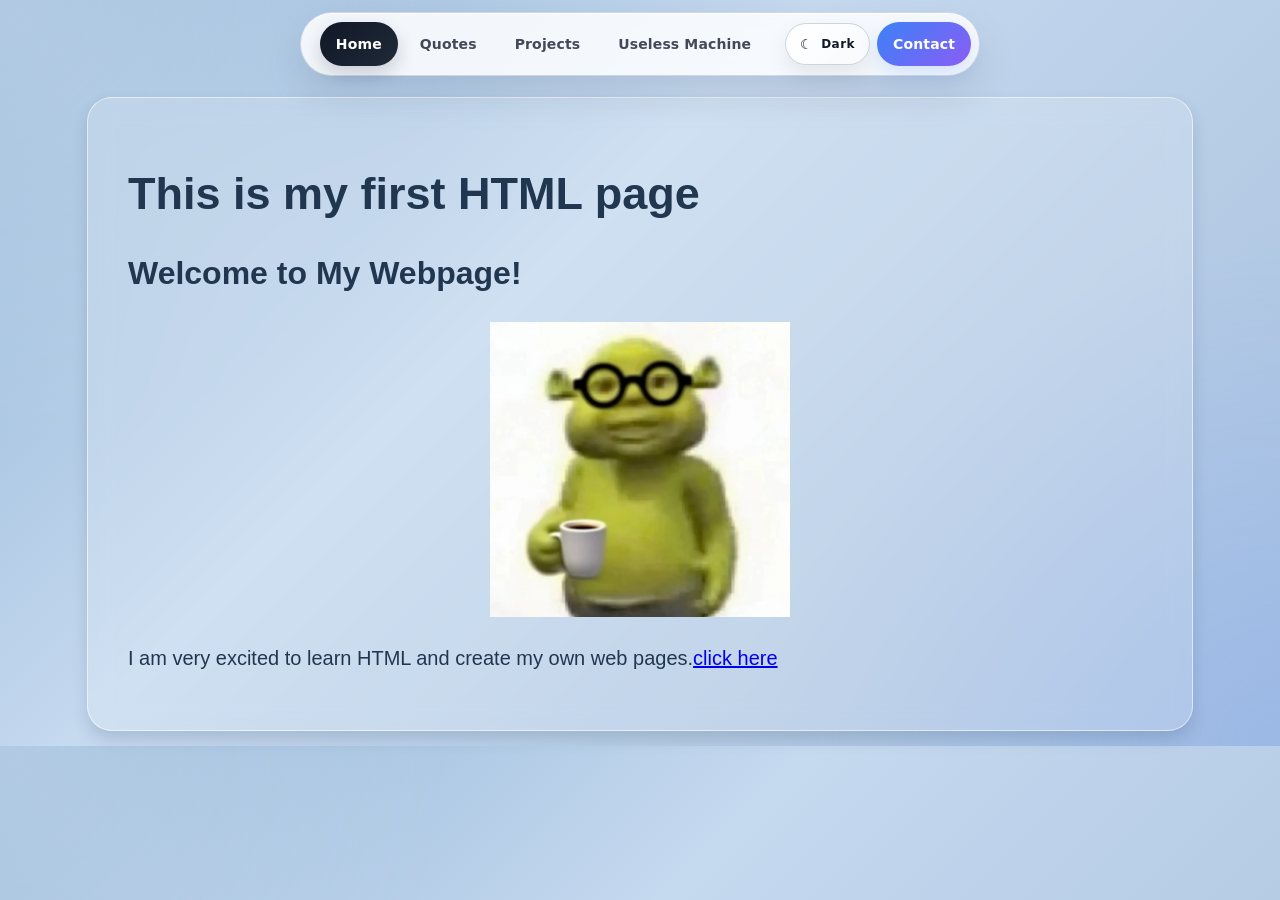
==== index.html @ 30cb15e8 "change the index_resurrection.html to index.html" ====
<!DOCTYPE html>
<html lang="en">
<head>
    <meta charset="UTF-8">
    <meta name="viewport" content="width=device-width, initial-scale=1.0">
    <title>My First HTML Page</title>
    <link rel="icon"  href="favicon-32x32.png" type="image/x-icon">
    <link rel="stylesheet" href="styles.css">
    <script src="site-nav.js" defer></script>
</head>

<body>
    <main>
        <h1>This is my first HTML page</h1>
        <h2>Welcome to My Webpage!</h2>
        <a href="https://learn.hibiuh.edu.cn/login/ldap" target="_blank"> 
            <img src="shlirk.png" width="300px" alt="Cartoon character holding a cup">
        </a>

        <p>I am very excited to learn HTML and create my own web pages.<a href = "quotes.html" target="_blank">click here</a></p>
    </main>
</body>
</html>
---- styles.css ----
body {
    margin: 0;
    padding: 0;
    --page-text: #20374f;
    --page-muted: #385b76;
    --page-panel: rgba(255, 255, 255, 0.18);
    --page-card: linear-gradient(135deg, rgba(255,255,255,0.30), rgba(255,255,255,0.11));
    --page-border: rgba(255, 255, 255, 0.58);
    --page-shadow: rgba(45, 73, 96, 0.18);
    color: var(--page-text);
    background:
        radial-gradient(circle at top left, rgba(255,255,255,0.28), transparent 30%),
        radial-gradient(circle at bottom right, rgba(122,165,255,0.28), transparent 35%),
        linear-gradient(135deg, #94b6d8 0%, #c5d9ef 40%, #a7bfdc 100%);
    font-family: Arial, sans-serif;
    transition: background 0.45s ease, color 0.35s ease;
}

body.dark-mode {
    --page-text: #eef5ff;
    --page-muted: #c3d2e5;
    --page-panel: rgba(255, 255, 255, 0.07);
    --page-card: linear-gradient(145deg, rgba(255,255,255,0.11), rgba(255,255,255,0.035));
    --page-border: rgba(255, 255, 255, 0.16);
    --page-shadow: rgba(0, 0, 0, 0.34);
    background:
        radial-gradient(circle at top left, rgba(90,126,176,0.18), transparent 32%),
        radial-gradient(circle at bottom right, rgba(45,77,123,0.24), transparent 38%),
        linear-gradient(135deg, #0d1626 0%, #17243a 48%, #243750 100%);
}

main {
    width: 80%;

    /* 上下 15px，左右自动居中 */
    margin: 15px auto;

    padding: 40px;

    /* 里面所有内容居中 */

    background: var(--page-panel);

    /* 边框 */
    border: 1px solid var(--page-border);

    /* 圆角 */
    border-radius: 25px;

    /* 阴影 */
    box-shadow: 0 8px 15px var(--page-shadow);
    backdrop-filter: blur(12px);
}

h1 {
    color: var(--page-text);
    font-size: 45px;
    margin-bottom: 35px;
}

h2 {
    color: var(--page-text);
    font-size: 32px;
    margin-bottom: 30px;
}

img {
    display: block;

    /* 图片居中 */
    margin: 0 auto;

    object-fit: cover;
}

p {
    color: var(--page-text);
    font-size: 20px;
    margin-top: 30px;
}

dt {
    font-weight: bold;
    color: var(--page-text);
    margin-top: 10px;
}
dd{
    margin-left: 8px;
    color: var(--page-muted);
}

/* Project page */
.project-page {
    min-height: 100vh;
    color: var(--page-text);
    background:
        radial-gradient(circle at top left, rgba(255,255,255,0.28), transparent 30%),
        radial-gradient(circle at bottom right, rgba(122,165,255,0.28), transparent 35%),
        linear-gradient(135deg, #94b6d8 0%, #c5d9ef 40%, #a7bfdc 100%);
    font-family: Georgia, 'Times New Roman', serif;
}

.project-page.dark-mode {
    color: var(--page-text);
    background:
        radial-gradient(circle at top left, rgba(90,126,176,0.18), transparent 32%),
        radial-gradient(circle at bottom right, rgba(45,77,123,0.24), transparent 38%),
        linear-gradient(135deg, #0d1626 0%, #17243a 48%, #243750 100%);
}

.project-header {
    width: min(1120px, calc(100% - 48px));
    margin: 0 auto;
    padding: 28px 0;
    display: flex;
    align-items: center;
    justify-content: space-between;
    gap: 20px;
}

.project-brand {
    color: #102b46;
    font-family: Arial, sans-serif;
    font-size: 21px;
    font-weight: 800;
    letter-spacing: 0.08em;
    text-decoration: none;
}

.project-brand span { color: #d36b4b; }

.project-back {
    color: #244b69;
    font-family: Arial, sans-serif;
    font-size: 13px;
    font-weight: 700;
    letter-spacing: 0.04em;
    text-decoration: none;
}

.project-back:hover,
.project-link:hover { color: #d36b4b; }

.project-page main {
    width: min(1120px, calc(100% - 48px));
    margin: 0 auto;
    padding: 48px 0 72px;
    background: transparent;
    border: 0;
    border-radius: 0;
    box-shadow: none;
}

.project-intro { max-width: 700px; margin-bottom: 42px; }

.project-kicker,
.project-label {
    color: #d36b4b;
    font-family: Arial, sans-serif;
    font-size: 12px;
    font-weight: 800;
    letter-spacing: 0.16em;
    text-transform: uppercase;
}

.project-kicker { margin: 0 0 14px; }

.project-page h1 {
    max-width: 680px;
    margin: 0;
    color: #102b46;
    font-size: clamp(42px, 7vw, 78px);
    line-height: 0.98;
    letter-spacing: -0.03em;
}

.project-lead {
    max-width: 540px;
    margin: 24px 0 0;
    color: #385b76;
    font-size: 20px;
    line-height: 1.55;
}

.project-grid {
    display: grid;
    grid-template-columns: repeat(2, minmax(0, 1fr));
    gap: 22px;
}

.project-card {
    min-height: 290px;
    padding: 30px;
    display: flex;
    flex-direction: column;
    border: 1px solid rgba(255, 255, 255, 0.65);
    border-radius: 18px;
    box-shadow: 0 16px 32px rgba(38, 74, 105, 0.13);
    transition: transform 220ms ease, box-shadow 220ms ease;
}

.project-card:hover {
    transform: translateY(-6px);
    box-shadow: 0 22px 38px rgba(38, 74, 105, 0.2);
}

.project-card-sky,
.project-card-orbit,
.project-card-play,
.project-card-city { background: var(--page-card); }

.project-card-top {
    display: flex;
    align-items: center;
    justify-content: space-between;
    gap: 16px;
}

.project-number {
    color: rgba(16, 43, 70, 0.45);
    font-family: Arial, sans-serif;
    font-size: 14px;
    font-weight: 800;
}

.project-card h2 {
    margin: 54px 0 12px;
    color: #102b46;
    font-size: clamp(25px, 3vw, 34px);
    line-height: 1.08;
}

.project-card p {
    max-width: 430px;
    margin: 0;
    color: #385b76;
    font-family: Arial, sans-serif;
    font-size: 15px;
    line-height: 1.65;
}

.project-link {
    margin-top: auto;
    padding-top: 26px;
    color: #102b46;
    font-family: Arial, sans-serif;
    font-size: 13px;
    font-weight: 800;
    letter-spacing: 0.03em;
    text-decoration: none;
}

.project-link span { margin-left: 8px; font-size: 18px; }

.project-footer {
    padding: 0 24px 32px;
    color: rgba(16, 43, 70, 0.65);
    font-family: Arial, sans-serif;
    font-size: 12px;
    letter-spacing: 0.1em;
    text-align: center;
    text-transform: uppercase;
}

body.dark-mode.project-page .project-brand,
body.dark-mode.project-page .project-back,
body.dark-mode.project-page h1,
body.dark-mode.project-page .project-card h2,
body.dark-mode.project-page .project-link {
    color: var(--page-text);
}

body.dark-mode.project-page .project-lead,
body.dark-mode.project-page .project-card p,
body.dark-mode.project-page .project-footer {
    color: var(--page-muted);
}

body.dark-mode.project-page .project-number {
    color: rgba(238, 245, 255, 0.55);
}

body.dark-mode.project-page .project-card {
    background: linear-gradient(145deg, rgba(255,255,255,0.11), rgba(255,255,255,0.035));
    border-color: rgba(255,255,255,0.16);
    box-shadow: 0 16px 32px rgba(0,0,0,0.2);
}

@media (max-width: 640px) {
    .project-header,
    .project-page main { width: min(100% - 32px, 1120px); }

    .project-header { padding: 22px 0; }
    .project-page main { padding: 34px 0 52px; }
    .project-grid { grid-template-columns: 1fr; gap: 16px; }
    .project-card { min-height: 255px; padding: 24px; }
    .project-card h2 { margin-top: 42px; }
}
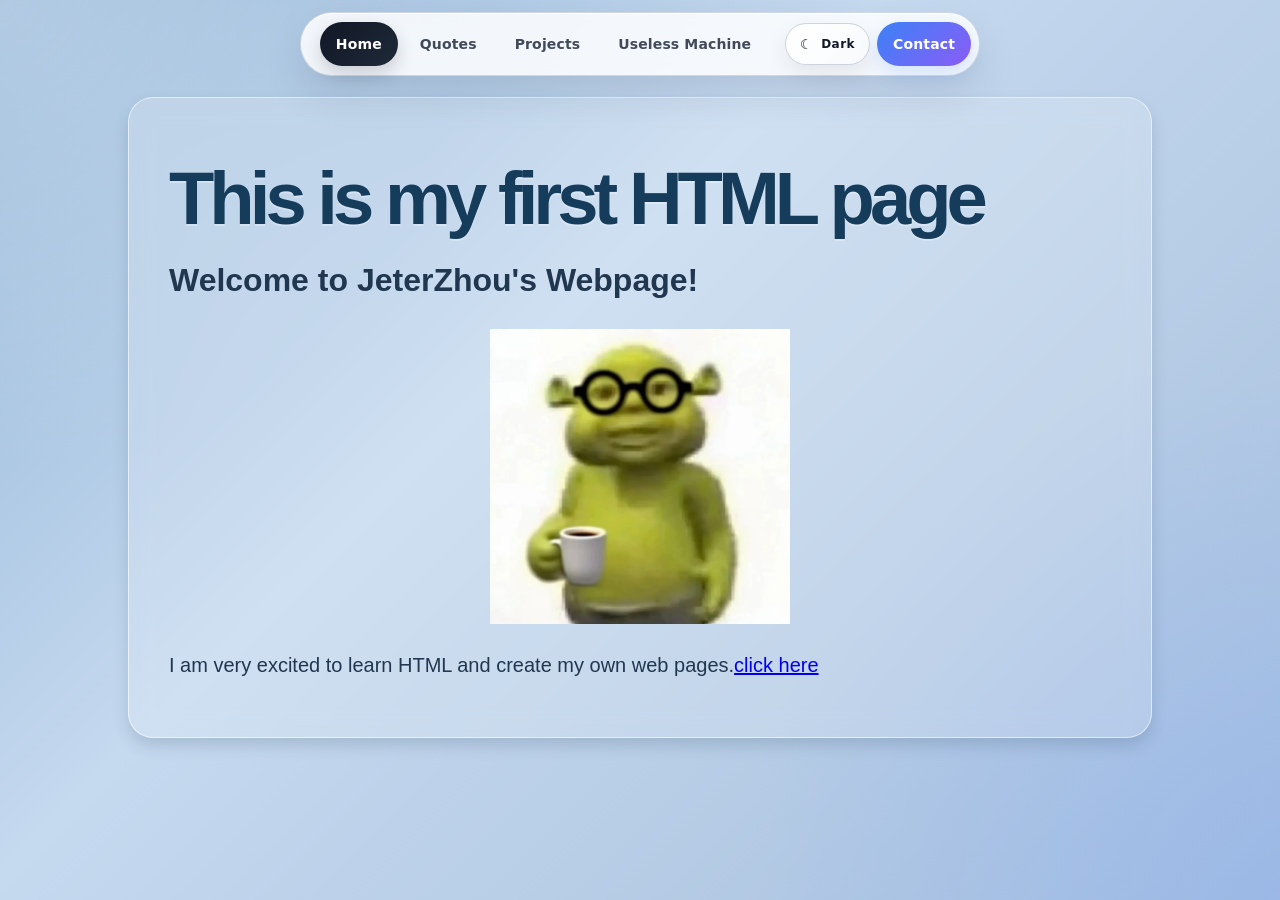
==== commit 37553de9: "add the machine page, change the favicon and clean the use-less images in folder" ====
--- a/index.html
+++ b/index.html
@@ -4,7 +4,7 @@
     <meta charset="UTF-8">
     <meta name="viewport" content="width=device-width, initial-scale=1.0">
     <title>My First HTML Page</title>
-    <link rel="icon"  href="favicon-32x32.png" type="image/x-icon">
+    <link rel="icon"  href="favicon_32x32.jpg" type="image/x-icon">
     <link rel="stylesheet" href="styles.css">
     <script src="site-nav.js" defer></script>
 </head>
@@ -12,7 +12,7 @@
 <body>
     <main>
         <h1>This is my first HTML page</h1>
-        <h2>Welcome to My Webpage!</h2>
+        <h2>Welcome to JeterZhou's Webpage!</h2>
         <a href="https://learn.hibiuh.edu.cn/login/ldap" target="_blank"> 
             <img src="shlirk.png" width="300px" alt="Cartoon character holding a cup">
         </a>
--- a/styles.css
+++ b/styles.css
@@ -297,6 +297,141 @@
     .project-card h2 { margin-top: 42px; }
 }
 
-
-
-
+/* Useless Window animation and component styles */
+:root{--ink:#153952;--navy:#123b5c;--muted:#56778c;--blue:#1777b3;--white:#fff;--frame:#f9f5e8;--frame-shadow:#a2a99f;--orange:#ffcc57}
+*{box-sizing:border-box}html,body{margin:0;min-height:100%;font-family:"Trebuchet MS","Segoe UI","Microsoft YaHei",sans-serif;color:var(--ink)}
+body{overflow-x:hidden;background:#88c5ec}button{font:inherit}button:focus-visible,.pane:focus-visible{outline:3px solid #ffb83d;outline-offset:4px}
+.world{position:relative;min-height:100svh;isolation:isolate;overflow:hidden;background:#86c5ec}
+.landscape{position:absolute;inset:0;width:100%;height:100%;z-index:-3;pointer-events:none}
+.world:before{content:"";position:absolute;inset:0;pointer-events:none;z-index:-1;background:linear-gradient(90deg,rgba(219,242,251,.42) 0%,rgba(232,247,254,.1) 42%,transparent 100%)}
+.noise{position:absolute;inset:0;pointer-events:none;opacity:.12;z-index:6;background-image:url("data:image/svg+xml,%3Csvg viewBox='0 0 180 180' xmlns='http://www.w3.org/2000/svg'%3E%3Cfilter id='n'%3E%3CfeTurbulence type='fractalNoise' baseFrequency='.8' numOctaves='3' stitchTiles='stitch'/%3E%3C/filter%3E%3Crect width='100%25' height='100%25' filter='url(%23n)' opacity='.16'/%3E%3C/svg%3E");mix-blend-mode:multiply}
+.topbar{position:relative;z-index:8;padding:28px clamp(24px,5vw,76px);display:flex;align-items:center;justify-content:space-between;gap:18px}
+.brand{display:flex;align-items:center;gap:12px;font-size:12px;font-weight:900;letter-spacing:.16em;color:#234e6e}
+.brand-mark{width:36px;height:36px;border-radius:9px;background:#fff9e9;box-shadow:0 2px 0 #b6c8bb,0 7px 18px #3f7f9c26;display:grid;grid-template-columns:1fr 1fr;grid-template-rows:1fr 1fr;gap:3px;padding:8px;transform:rotate(-7deg)}.brand-mark i{display:block;border-radius:1px;background:#72b4d6}.brand-mark i:nth-child(3){background:#ffc15b}
+.top-right{display:flex;align-items:center;gap:10px;font-size:11px;font-weight:800;letter-spacing:.14em}.online{display:inline-flex;align-items:center;gap:8px;background:#effbffb8;border:1px solid #ffffffb8;border-radius:100px;padding:10px 14px;box-shadow:0 6px 22px #19557d12}.online-dot,.status-dot{display:inline-block;flex:none;width:7px;height:7px;border-radius:50%;background:#30b97d;box-shadow:0 0 0 4px #30b97d24;animation:dotPulse 2.2s ease-in-out infinite}
+.version{border-radius:100px;border:1px solid #ffffffa0;padding:9px 12px;color:#397196}
+.main{position:relative;z-index:2;max-width:1510px;min-height:calc(100svh - 172px);margin:0 auto;padding:10px clamp(24px,5vw,76px) 82px;display:grid;grid-template-columns:minmax(285px,.76fr) minmax(495px,1.45fr);gap:clamp(24px,5vw,86px);align-items:center}
+.story{position:relative;z-index:5;max-width:450px;margin-top:-12px}.eyebrow{display:flex;align-items:center;gap:10px;font-size:11px;letter-spacing:.23em;font-weight:900;color:#285d80;text-transform:uppercase}.eyebrow:before{content:"";width:27px;height:2px;background:#f9b23d;border-radius:5px}
+h1{font-size:clamp(53px,5.8vw,89px);line-height:.99;letter-spacing:-.067em;margin:24px 0 21px;font-weight:900;color:#163c5c;text-shadow:0 2px 0 #ffffff4a}h1 em{display:block;font-style:normal;color:#fff9e8;text-shadow:0 3px 0 #28628a,0 8px 30px #225b7d48;letter-spacing:-.06em}
+.description{font-size:15px;line-height:1.95;color:#2a607f;max-width:335px;margin:0 0 25px;font-weight:600}.description strong{color:#173d5d}
+.howto{display:flex;align-items:center;flex-wrap:wrap;gap:7px;margin-bottom:31px}.step{font-size:10px;font-weight:900;letter-spacing:.04em;color:#2c607e;background:#f3fcffb9;border:1px solid #fff;border-radius:20px;padding:8px 10px;white-space:nowrap}.step .step-icon{margin-right:5px;font-size:13px}.arrow{color:#347ca2;font-size:16px}
+.control-card{padding:19px 19px 17px;background:linear-gradient(140deg,#fffcf1f2,#f4fbffdc);border:1px solid #fff9;box-shadow:0 14px 55px #1f59812a,0 2px 2px #ffffff9c inset;border-radius:16px;max-width:385px;backdrop-filter:blur(12px)}
+.monitor-title{font-size:10px;letter-spacing:.15em;font-weight:900;color:#6d8aa0;display:flex;justify-content:space-between;align-items:center;gap:6px}.monitor-title b{color:#92abb8;font-size:9px}.live-status{display:flex;align-items:flex-start;gap:11px;margin:15px 0 12px}.status-dot{margin-top:7px}.live-status strong{display:block;font-size:15px;letter-spacing:-.025em;line-height:1.3}.live-status small{display:block;margin-top:4px;color:#8196a3;font-size:11px;line-height:1.4}.stats{display:grid;grid-template-columns:repeat(3,1fr);border-top:1px solid #b7cad34d;border-bottom:1px solid #b7cad34d;margin:15px 0 17px;padding:15px 0 13px}.stat{padding-left:12px;border-left:1px solid #c0d1d969}.stat:first-child{padding:0;border:0}.stat b{display:block;font-size:27px;line-height:1;font-weight:900;letter-spacing:-.06em;color:#22587b;font-variant-numeric:tabular-nums}.stat span{display:block;margin-top:6px;color:#718e9f;font-size:10px;font-weight:800;letter-spacing:.03em}
+.actions{display:flex;gap:9px}.control-btn{cursor:pointer;display:flex;align-items:center;justify-content:center;gap:7px;min-height:39px;border-radius:9px;padding:9px 14px;font-weight:800;font-size:12px;transition:transform .16s,background .16s,box-shadow .16s}.control-btn:active{transform:translateY(2px)}.control-btn.primary{background:#155b8b;color:white;border:1px solid #155b8b;box-shadow:0 3px 0 #0b4065}.control-btn.primary:hover{background:#1b74a7}.control-btn.ghost{background:#f5fbff;color:#416c86;border:1px solid #cbdfe7}.control-btn.ghost:hover{background:white}
+.stage{position:relative;display:flex;align-items:center;justify-content:center;min-width:0;min-height:590px;padding:24px 8px 44px}.window-assembly{position:relative;width:min(100%,750px);transform:perspective(1100px) rotateY(-2deg) rotateX(1deg);filter:drop-shadow(13px 28px 22px rgba(12,77,105,.19));transition:transform .25s}.stage:before{content:"";position:absolute;width:93%;height:75%;left:6%;top:10%;background:#e3fafb38;border-radius:100%;filter:blur(50px);pointer-events:none}
+.window-head{height:31px;background:linear-gradient(180deg,#fffefa,#e7e2d7 70%,#d0cfc4);border:2px solid #fdfdf9;border-bottom:0;border-radius:10px 10px 0 0;box-shadow:inset 0 3px 1px #fff,0 2px 2px #80949d77;display:flex;align-items:center;justify-content:space-between;padding:0 18px;color:#7c918f;font-size:9px;font-weight:900;letter-spacing:.19em;text-shadow:0 1px 1px white}.head-screws{display:flex;gap:36px}.screw{height:6px;width:6px;border-radius:100%;background:linear-gradient(135deg,#a4aaa4,#edf3e9);box-shadow:0 1px 1px white}
+.window-frame{position:relative;padding:17px 17px 15px;background:linear-gradient(115deg,#fffef9 0%,#eeeadd 30%,#fffdf6 58%,#dbded2 100%);border:2px solid #f8fff4;box-shadow:inset 4px 4px 1px #fff,inset -5px -4px 2px #b2b8ac,0 3px 0 #a5b5aa,0 15px 0 #d1d6c9,3px 22px 0 #9baa9c;border-radius:2px 2px 5px 5px}
+.window-grid{position:relative;display:grid;grid-template-columns:1fr 1fr;grid-template-rows:1fr 1fr;aspect-ratio:1.37;gap:15px;background:#d3ddd5;box-shadow:inset 0 3px 5px #798f90,inset 0 0 0 2px #c2d1c5}
+.window-view{position:absolute;inset:0;width:100%;height:100%;z-index:0;pointer-events:none}.window-grid:after{content:"";position:absolute;inset:0;z-index:13;pointer-events:none;background:linear-gradient(90deg,transparent calc(50% - 7.5px),#fdfdf5 calc(50% - 7.5px),#d3dfd7 50%,#f7f9ef calc(50% + 7.5px),transparent calc(50% + 7.5px)),linear-gradient(0deg,transparent calc(50% - 7.5px),#fffdf3 calc(50% - 7.5px),#c6d7ce 50%,#fcfdf5 calc(50% + 7.5px),transparent calc(50% + 7.5px));filter:drop-shadow(1px 1px 1px #4c737a55)}.pane{position:relative;overflow:hidden;cursor:crosshair;background:linear-gradient(145deg,#d0ecf719,#faffff16 55%,#9bcdea12);box-shadow:inset 3px 3px 8px #194f6487,inset -2px -2px 5px #ffffffe0,0 0 0 1px #719eb091;touch-action:manipulation;outline-offset:-4px;isolation:isolate;user-select:none;-webkit-user-select:none}
+.pane:after{content:"";pointer-events:none;position:absolute;inset:0;z-index:1;background:linear-gradient(125deg,#fff9 0%,#fff4 7%,transparent 22%,transparent 58%,#fff4 62%,transparent 73%,#fff2 100%);opacity:.63;transition:opacity .35s}
+.pane:hover .glass-film{background-color:#d8f4ff5c}.pane.is-broken{cursor:wait;background:transparent;box-shadow:inset 1px 2px 13px #164656aa,inset -2px -2px 3px #fffffff5}.pane.is-broken:after{opacity:0}.pane.is-broken .glass-film{opacity:0}.pane.is-broken .glass-sheen{opacity:0}
+.glass-film{position:absolute;inset:0;z-index:0;pointer-events:none;background:linear-gradient(148deg,#eefaff46 0%,#c0eaff10 44%,#f5fcff2c 56%,#d1f5fb4d 100%);transition:opacity .32s,background-color .2s}.glass-sheen{position:absolute;inset:0;z-index:2;pointer-events:none;background:linear-gradient(115deg,transparent 0 19%,#f9ffff37 20%,transparent 24% 43%,#eaffff3d 45%,transparent 49%);transition:opacity .2s}.cracks{position:absolute;inset:0;width:100%;height:100%;pointer-events:none;z-index:3;overflow:visible;filter:drop-shadow(0 1px 1px #1d506c66)}.cracks .crack-dark{fill:none;stroke:#335b6e8f;stroke-linejoin:round;stroke-linecap:round;stroke-width:2.4}.cracks .crack-light{fill:none;stroke:#f4fffffa;stroke-linejoin:round;stroke-linecap:round;stroke-width:1.1}.cracks .crack-inner{fill:none;stroke:#e7ffffd0;stroke-linejoin:round;stroke-linecap:round;stroke-width:.65}
+.shard-layer{position:absolute;inset:0;z-index:7;pointer-events:none;overflow:visible}.shard-layer svg{position:absolute;inset:0;width:100%;height:100%;overflow:visible;filter:drop-shadow(0 2px 2px #17527555)}
+.pane-label{position:absolute;z-index:4;bottom:11px;left:11px;display:flex;align-items:center;gap:8px;border:1px solid #ffffff9c;background:#f4fdffe0;backdrop-filter:blur(8px);border-radius:5px;padding:6px 8px;box-shadow:0 2px 5px #18567617;font-size:9px;font-weight:900;letter-spacing:.1em;color:#255c79;pointer-events:none;transition:background .2s}.pane.is-broken .pane-label{background:#fff2d8f0;color:#855e22}.pane-dots{display:flex;gap:3px}.pane-dots i{display:block;width:5px;height:5px;border-radius:50%;background:#c2d6d9;transition:background .2s,transform .2s}.pane-dots i.filled{background:#f28d39;transform:scale(1.1)}.pane.is-broken .pane-dots i{background:#e2684c}
+.impact-ring{position:absolute;z-index:9;pointer-events:none;left:0;top:0;width:18px;height:18px;margin:-9px;border:2px solid #fffaf0;border-radius:50%;box-shadow:0 0 0 2px #30657c99;animation:impact .38s ease-out forwards}
+.install-glow{position:absolute;z-index:10;inset:0;pointer-events:none;background:linear-gradient(110deg,transparent 0%,#fffef9ad 42%,#ffffffeb 51%,#fff7db51 61%,transparent 75%);transform:translateX(-160%);opacity:0}.install-glow.animate{opacity:1;animation:scan .85s ease-out both}
+.window-sill{position:relative;margin:-2px -30px 0;height:24px;background:linear-gradient(180deg,#fffefa 0%,#e6e6da 40%,#afbcae 90%,#849e9c);clip-path:polygon(2% 0%,98% 0%,100% 100%,0% 100%);border-radius:2px;box-shadow:0 6px 7px #16506d3b}.window-shadow{height:20px;margin:10px 0 -24px;background:#1c615e42;border-radius:50%;filter:blur(14px)}.window-subtitle{text-align:center;margin:31px 0 0;font-size:10px;letter-spacing:.22em;color:#e5fbf9;text-shadow:0 1px 5px #2561767d;font-weight:900}
+.bottomline{position:absolute;bottom:25px;left:clamp(24px,5vw,76px);right:clamp(24px,5vw,76px);display:flex;justify-content:space-between;gap:20px;font-size:10px;color:#f0f9eb;letter-spacing:.16em;font-weight:900;text-shadow:0 1px 5px #3e8b4e;z-index:2}.bottomline span:last-child{text-align:right}
+/* The helicopter is drawn entirely with inline SVG. It is a genuine scene element, not an image or a video. */
+.aircraft{position:fixed;z-index:30;left:-500px;top:-500px;width:218px;height:105px;pointer-events:none;opacity:0;transform:translateX(-50%) scale(.2);transform-origin:50% 22%;will-change:left,top,transform,opacity;filter:drop-shadow(1px 9px 6px #113d5047)}.helicopter-svg{position:absolute;left:0;top:0;width:218px;height:105px;overflow:visible}.rotor{transform-origin:98px 17px;animation:rotorWobble .11s linear infinite alternate}.rotor-small{transform-origin:200px 43px;animation:rearRotor .16s linear infinite}.flight-bob{animation:flightBob .48s ease-in-out infinite alternate}.sling{position:absolute;top:82px;left:50%;width:0;--rope:24px}.cable{position:absolute;top:0;left:-1px;width:2px;height:var(--rope);background:repeating-linear-gradient(0deg,#324758 0 5px,#c9d0c8 5px 9px);box-shadow:1px 0 1px #fff8}.cargo{position:absolute;left:0;top:var(--rope);width:245px;height:170px;transform-origin:50% -6px;transform:translateX(-50%) rotate(-2deg);animation:cargoSwing 2.1s ease-in-out infinite alternate;background:linear-gradient(135deg,#e0fbff80,#ffffff16 40%,#b4edff63 65%,#e6fbff99);border:6px solid #ecf8f6;outline:2px solid #659aa5;box-shadow:inset 0 0 2px #fff,0 0 18px #eefcff6b,7px 12px 15px #21527240;backdrop-filter:blur(.6px)}.cargo:before{content:"";position:absolute;left:8%;top:0;width:13%;height:100%;transform:skew(-28deg);background:#ffffff5b}.cargo:after{content:"NEW GLASS / FRAGILE";position:absolute;left:50%;top:50%;transform:translate(-50%,-50%);width:max-content;font-size:9px;font-weight:900;letter-spacing:.12em;color:#2a778f;background:#f7ffffdc;border:1px solid #d5f8ff;padding:5px 7px;border-radius:3px}.cargo.hide{opacity:0}.hook{position:absolute;top:calc(var(--rope) - 3px);left:-7px;width:14px;height:9px;border:2px solid #566c77;border-top:0;border-radius:0 0 7px 7px}
+.flight-tag{position:absolute;top:-19px;left:31px;font-family:"Trebuchet MS",sans-serif;font-size:9px;font-weight:900;color:#244c66;background:#fff7dbf0;border:1px solid #f3fff9;padding:5px 9px;border-radius:50px;white-space:nowrap;letter-spacing:.08em;box-shadow:0 3px 9px #21546a22}
+.toast{position:fixed;z-index:35;left:50%;bottom:69px;transform:translate(-50%,15px);padding:11px 18px;border-radius:100px;background:#124366e8;color:white;font-size:12px;font-weight:800;box-shadow:0 8px 20px #08445f40;opacity:0;pointer-events:none;transition:opacity .25s,transform .25s;white-space:nowrap;max-width:calc(100vw - 20px);overflow:hidden;text-overflow:ellipsis}.toast.show{opacity:1;transform:translate(-50%,0)}
+@keyframes impact{from{transform:scale(.35);opacity:.95}to{transform:scale(4);opacity:0}}@keyframes scan{from{transform:translateX(-160%);opacity:.65}50%{opacity:1}to{transform:translateX(160%);opacity:0}}@keyframes dotPulse{50%{box-shadow:0 0 0 7px #30b97d14}}@keyframes rotorWobble{from{transform:scaleX(.85)}to{transform:scaleX(1.09)}}@keyframes rearRotor{to{transform:rotate(360deg)}}@keyframes cargoSwing{from{transform:translateX(-50%) rotate(-2.8deg)}to{transform:translateX(-50%) rotate(2.8deg)}}@keyframes flightBob{to{transform:translateY(2px)}}
+@media(max-width:1100px){.main{grid-template-columns:minmax(270px,.72fr) minmax(450px,1.3fr);gap:20px}.stage{min-height:520px}.window-grid{aspect-ratio:1.2}h1{font-size:clamp(53px,6vw,72px)}.control-card{padding:16px}}
+@media(max-width:820px){.world{min-height:100svh}.topbar{padding:19px 21px}.main{min-height:auto;display:flex;flex-direction:column;align-items:stretch;padding:24px 20px 90px;gap:20px}.story{max-width:none;margin:0}.eyebrow{font-size:10px}h1{font-size:clamp(48px,11vw,74px);margin:17px 0 14px}h1 em{display:inline}.description{max-width:580px;margin-bottom:14px}.howto{margin-bottom:17px}.control-card{max-width:none;display:grid;grid-template-columns:1.3fr 1fr;column-gap:18px;align-items:center}.monitor-title,.live-status{grid-column:1}.live-status{margin-bottom:10px}.stats{grid-column:2;grid-row:1/3;margin:0;padding:7px 0}.actions{grid-column:1/-1}.stage{min-height:0;padding:18px 8px 30px}.window-assembly{max-width:680px}.window-grid{aspect-ratio:1.48}.bottomline{position:relative;bottom:auto;left:auto;right:auto;padding:4px 23px 22px}.window-subtitle{margin-top:27px}}
+@media(max-width:530px){.version{display:none}.brand{font-size:10px;gap:9px}.brand-mark{width:32px;height:32px}.online{font-size:9px;padding:8px 10px}.main{padding:20px 13px 40px}.story{padding:0 9px}h1{font-size:clamp(44px,11.5vw,65px)}.description{font-size:13px;line-height:1.85}.howto{gap:5px}.step{font-size:9px;padding:7px}.control-card{display:block}.stats{margin:13px 0}.actions{display:flex}.stage{padding:12px 4px 27px}.window-head{height:24px;font-size:7px;padding:0 9px}.window-frame{padding:9px 9px 8px}.window-grid{gap:9px;aspect-ratio:1.12}.pane-label{left:5px;bottom:5px;font-size:7px;gap:5px;padding:5px}.pane-dots{gap:2px}.pane-dots i{width:4px;height:4px}.window-sill{height:16px;margin-left:-17px;margin-right:-17px}.window-subtitle{font-size:8px;letter-spacing:.14em}.bottomline{padding:0 18px 22px;font-size:8px}.aircraft{filter:drop-shadow(0 4px 3px #113d5047)}}
+@media(prefers-reduced-motion:reduce){.rotor,.rotor-small,.flight-bob,.cargo,.online-dot,.status-dot{animation-duration:1.4s}.world{scroll-behavior:auto}}
+
+/* --------------------------------------------------------------
+   Press the Window — minimal interactive experiment
+   Uses the site's blue-gradient colors and translucent border tokens.
+   All other site styles above are retained for the rest of the site.
+   -------------------------------------------------------------- */
+body{
+  background:radial-gradient(circle at top left,rgba(255,255,255,.28),transparent 30%),radial-gradient(circle at bottom right,rgba(122,165,255,.28),transparent 35%),linear-gradient(135deg,#94b6d8 0%,#c5d9ef 40%,#a7bfdc 100%);
+  font-family:Arial,sans-serif;
+}
+.world{
+  background:radial-gradient(circle at 50% 37%,rgba(255,255,255,.44),transparent 44%),radial-gradient(circle at 92% 95%,rgba(122,165,255,.24),transparent 35%),linear-gradient(135deg,#94b6d8 0%,#c5d9ef 40%,#a7bfdc 100%);
+  transition:background .45s ease;
+}
+.world:before{background:radial-gradient(ellipse at 50% 45%,rgba(255,255,255,.29),transparent 56%)}
+.noise{opacity:.075;z-index:2}
+.main{
+  width:min(100%,1120px); max-width:1120px;
+  min-height:100svh; margin:0 auto;
+  padding:clamp(18px,3vh,32px) clamp(18px,5vw,64px) 46px;
+  display:flex;flex-direction:column;align-items:flex-start;justify-content:center;
+  gap:clamp(18px,2.8vh,26px);background:transparent;border:0;border-radius:0;box-shadow:none;
+}
+.story{width:100%;max-width:560px;margin:0;padding-left:clamp(0px,2vw,18px);text-align:left}
+.story h1{
+  margin:0;color:var(--page-text);font-family:Arial,sans-serif;
+  font-size:clamp(26px,3.2vw,54px);font-weight:800;
+  line-height:1.02;letter-spacing:-.06em;
+  text-shadow:0 2px 0 #ffffff70;
+}
+.sound-toggle{
+  position:fixed;top:clamp(18px,3.2vw,40px);right:clamp(16px,4vw,56px);z-index:50;
+  display:inline-flex;align-items:center;justify-content:center;gap:9px;
+  min-height:42px;padding:10px 17px;
+  border:1px solid var(--page-border);border-radius:999px;
+  background:rgba(255,255,255,.35);color:var(--page-text);
+  box-shadow:0 8px 15px var(--page-shadow);
+  backdrop-filter:blur(12px);-webkit-backdrop-filter:blur(12px);
+  font:700 13px/1 Arial,sans-serif;letter-spacing:.01em;cursor:pointer;
+  transition:background .2s,box-shadow .2s,transform .2s;
+}
+.sound-toggle:hover{background:rgba(255,255,255,.58);transform:translateY(-1px)}
+.sound-toggle:active{transform:translateY(1px)}
+.sound-toggle:focus-visible{outline:3px solid #ffb83d;outline-offset:4px}
+.sound-toggle svg{height:19px;width:19px;fill:none;stroke:currentColor;stroke-width:1.7;stroke-linecap:round;stroke-linejoin:round}
+.sound-toggle.is-muted .sound-waves{opacity:.2}
+.sound-toggle.is-muted svg{opacity:.65}
+.stage{width:100%;min-height:0;padding:0 18px 32px}
+.stage:before{width:82%;height:83%;left:9%;top:7%;filter:blur(42px)}
+.window-assembly{width:min(100%,720px);margin:0 auto}
+.window-head{height:24px;justify-content:center}
+.head-screws{gap:48px}
+.window-grid{aspect-ratio:1.37}
+.window-sill{margin-top:-2px}
+.cargo:after{content:none}
+/* Decorative text labels are intentionally not shown: explore by clicking. */
+.flight-tag,.pane-label,.window-subtitle,.bottomline,.toast{display:none!important}
+@media(max-width:820px){
+  .main{min-height:100svh;gap:34px;padding:105px 20px 48px;justify-content:center}
+  .story{margin:0;max-width:none}
+  .story h1{font-size:clamp(40px,8vw,64px);margin:0}
+  .stage{width:100%;min-height:0;padding:0 6px 28px}
+  .window-assembly{max-width:680px}
+  .window-grid{aspect-ratio:1.38}
+}
+@media(max-width:530px){
+  .main{min-height:100svh;justify-content:center;gap:32px;padding:86px 16px 50px}
+  .story{padding:0}
+  .story h1{font-size:clamp(39px,9.5vw,55px)}
+  .sound-toggle{top:17px;right:16px;padding:10px 13px;font-size:12px;min-height:38px}
+  .stage{padding:0 4px 22px}
+  .window-head{height:18px}
+  .head-screws{gap:25px}
+  .window-grid{aspect-ratio:1.12}
+}
+
+body.dark-mode{
+  background:radial-gradient(circle at top left,rgba(90,126,176,.18),transparent 32%),radial-gradient(circle at bottom right,rgba(45,77,123,.24),transparent 38%),linear-gradient(135deg,#0d1626 0%,#17243a 48%,#243750 100%);
+}
+body.dark-mode .world{
+  background:radial-gradient(circle at 50% 37%,rgba(104,137,179,.2),transparent 44%),radial-gradient(circle at 92% 95%,rgba(45,77,123,.24),transparent 35%),linear-gradient(135deg,#0d1626 0%,#17243a 48%,#243750 100%);
+}
+body.dark-mode .world:before{
+  background:radial-gradient(ellipse at 50% 45%,rgba(131,159,194,.12),transparent 56%);
+}
+body.dark-mode h1{
+  color:var(--page-text);
+}
+body.site-nav-enabled {
+  padding-top: 0 !important;
+}
+body.site-nav-enabled .main {
+  padding-top: clamp(18px,3vh,32px);
+}
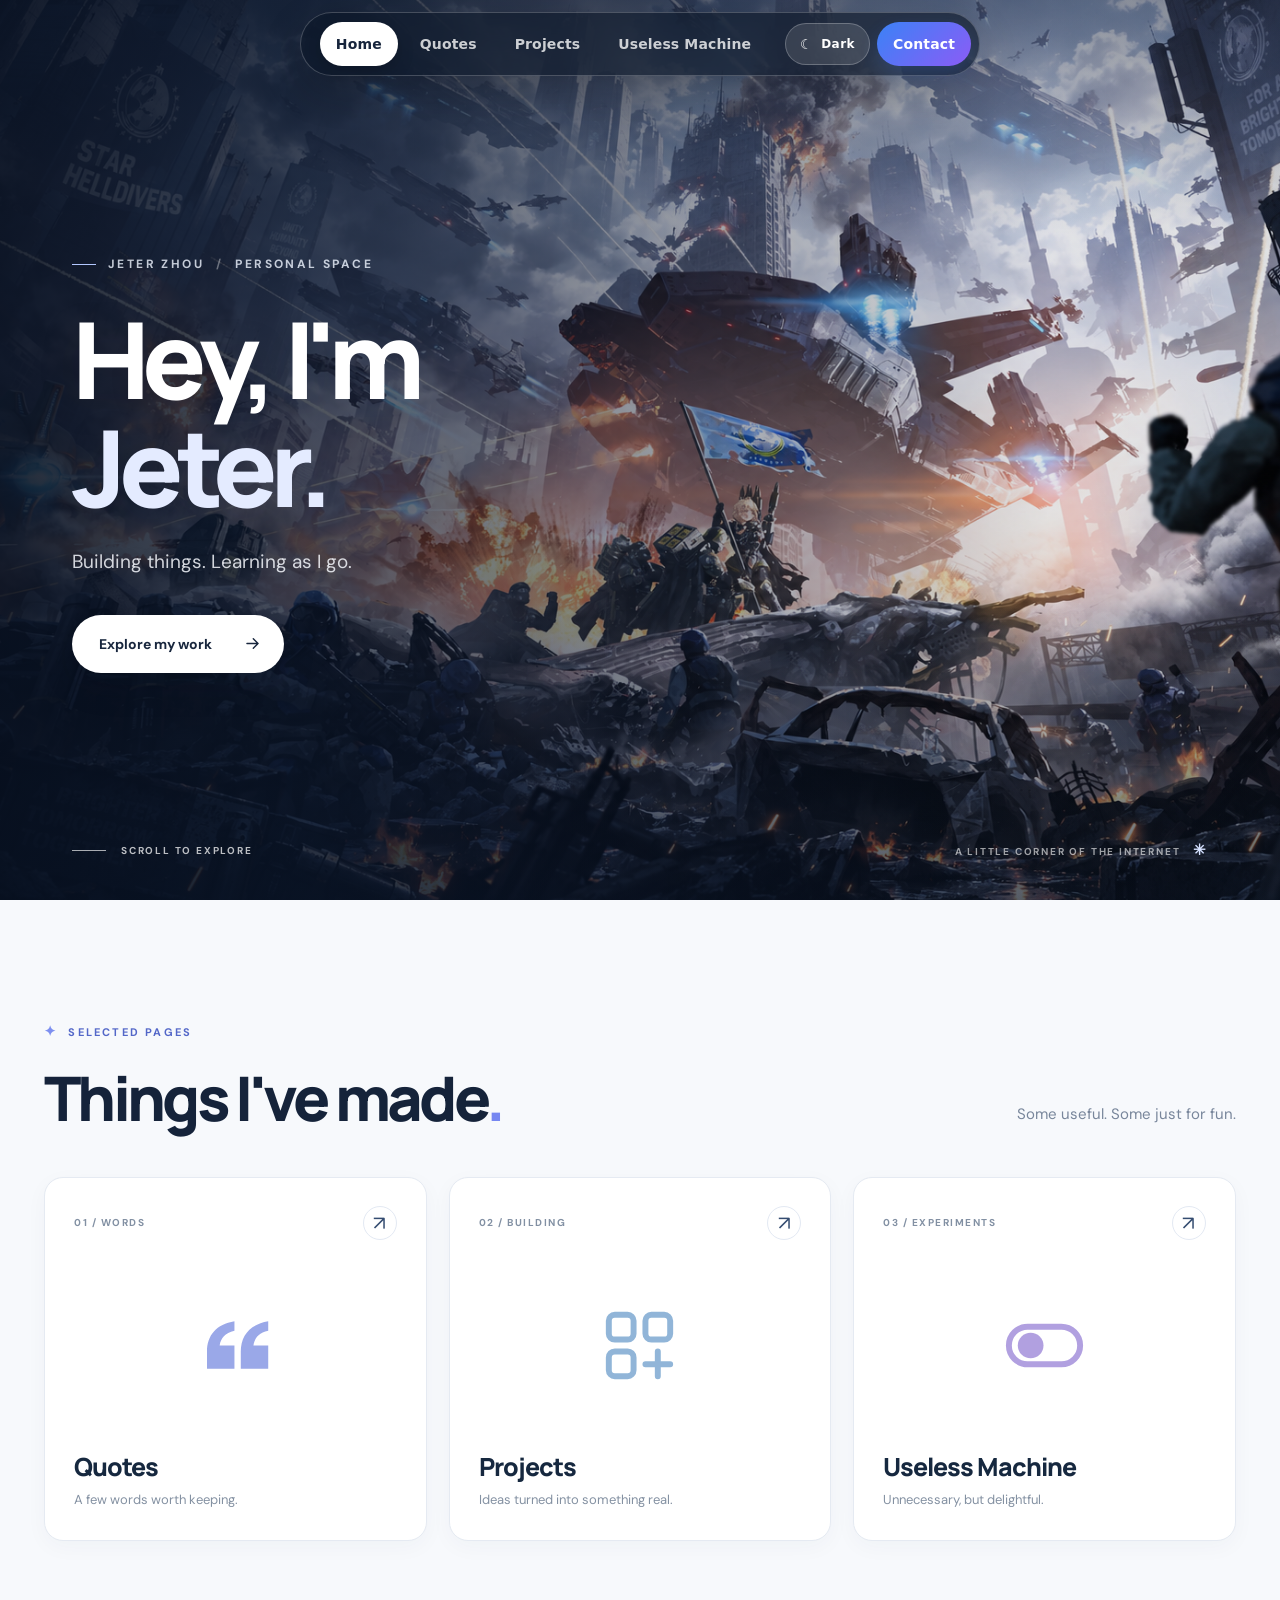
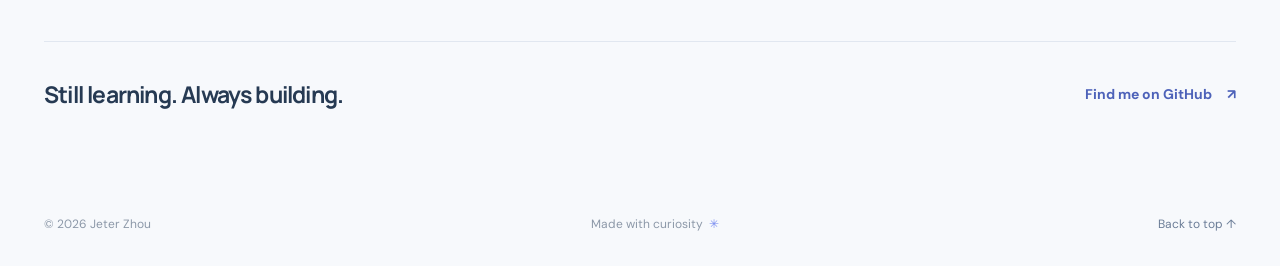
==== commit fd9225b3: "update the index.html and  add the hero image, also delete the title in useless machine and add the " ====
--- a/index.html
+++ b/index.html
@@ -3,27 +3,95 @@
 <head>
     <meta charset="UTF-8">
     <meta name="viewport" content="width=device-width, initial-scale=1.0">
-    <title>My First HTML Page</title>
-    <link rel="icon"  href="favicon_32x32.jpg" type="image/x-icon">
+    <meta name="theme-color" content="#101c2d">
+    <meta name="description" content="Jeter Zhou's little corner of the internet — projects, experiments, and things made for fun.">
+    <title>Jeter Zhou — Building Things for the Web</title>
+    <link rel="icon" href="favicon_32x32.jpg" type="image/jpeg">
+    <link rel="preconnect" href="https://fonts.googleapis.com">
+    <link rel="preconnect" href="https://fonts.gstatic.com" crossorigin>
+    <link href="https://fonts.googleapis.com/css2?family=DM+Sans:wght@400;500;600;700&family=Manrope:wght@400;500;600;700;800&display=swap" rel="stylesheet">
     <link rel="stylesheet" href="styles.css">
     <script src="site-nav.js" defer></script>
 </head>
+<body class="home-page">
+    <a class="home-skip-link" href="#work">Skip to projects</a>
 
-<body>
-    <main>
-        <h1>This is my first HTML page</h1>
-        <h2>Welcome to JeterZhou's Webpage!</h2>
-        <a href="https://learn.hibiuh.edu.cn/login/ldap" target="_blank"> 
-            <img src="shlirk.png" width="300px" alt="Cartoon character holding a cup">
-        </a>
+    <main id="main-content" class="home-main">
+        <!-- Full-screen, cinematic hero. The wallpaper is set in styles.css. -->
+        <section class="home-hero" id="top" aria-labelledby="home-title">
+            <div class="home-hero__inner">
+                <div class="home-hero__copy">
+                    <p class="home-hero__eyebrow"><span class="home-hero__eyebrow-line" aria-hidden="true"></span> JETER ZHOU <span class="home-hero__eyebrow-divider" aria-hidden="true">/</span> PERSONAL SPACE</p>
+                    <h1 id="home-title">Hey, I'm<br><span>Jeter.</span></h1>
+                    <p class="home-hero__description">Building things. Learning as I go.</p>
+                    <a class="home-hero__button" href="#work">
+                        Explore my work
+                        <svg aria-hidden="true" viewBox="0 0 24 24" fill="none"><path d="M5 12h14m-6-6 6 6-6 6" stroke="currentColor" stroke-width="1.8" stroke-linecap="round" stroke-linejoin="round"/></svg>
+                    </a>
+                </div>
+            </div>
+            <a class="home-hero__scroll" href="#work" aria-label="Scroll to projects">
+                <span class="home-hero__scroll-line" aria-hidden="true"></span>
+                <span>SCROLL TO EXPLORE</span>
+            </a>
+            <p class="home-hero__corner">A LITTLE CORNER OF THE INTERNET <span aria-hidden="true">✳</span></p>
+        </section>
 
-        <p>I am very excited to learn HTML and create my own web pages.<a href = "quotes.html" target="_blank">click here</a></p>
+        <!-- Light, spacious project section: no extra decorative photos. -->
+        <section class="home-work" id="work" aria-labelledby="home-work-title">
+            <div class="home-container">
+                <div class="home-section-heading">
+                    <div>
+                        <p class="home-kicker"><span aria-hidden="true">✦</span> SELECTED PAGES</p>
+                        <h2 id="home-work-title">Things I've made<span class="home-heading-dot">.</span></h2>
+                    </div>
+                    <p class="home-section-heading__aside">Some useful. Some just for fun.</p>
+                </div>
+
+                <div class="home-work__grid">
+                    <a class="home-project-card home-project-card--quotes" href="quotes.html" aria-label="Explore Quotes">
+                        <div class="home-project-card__top"><span>01 / WORDS</span><span class="home-project-card__arrow" aria-hidden="true">↗</span></div>
+                        <div class="home-project-card__art" aria-hidden="true">
+                            <svg viewBox="0 0 90 90" fill="none"><path d="M18 51c0-16 9-26 26-29v9c-9 2-13 7-14 14h14v22H18V51Zm32 0c0-16 9-26 26-29v9c-9 2-13 7-14 14h14v22H50V51Z" fill="currentColor"/></svg>
+                        </div>
+                        <div class="home-project-card__bottom"><h3>Quotes</h3><p>A few words worth keeping.</p></div>
+                    </a>
+
+                    <a class="home-project-card home-project-card--projects" href="project.html" aria-label="Explore Projects">
+                        <div class="home-project-card__top"><span>02 / BUILDING</span><span class="home-project-card__arrow" aria-hidden="true">↗</span></div>
+                        <div class="home-project-card__art" aria-hidden="true">
+                            <svg viewBox="0 0 96 96" fill="none" stroke="currentColor" stroke-width="6" stroke-linecap="round" stroke-linejoin="round"><rect x="17" y="17" width="25" height="25" rx="6"/><rect x="54" y="17" width="25" height="25" rx="6"/><rect x="17" y="54" width="25" height="25" rx="6"/><path d="M54 67h25M66.5 54v25"/></svg>
+                        </div>
+                        <div class="home-project-card__bottom"><h3>Projects</h3><p>Ideas turned into something real.</p></div>
+                    </a>
+
+                    <a class="home-project-card home-project-card--machine" href="machine.html" aria-label="Explore Useless Machine">
+                        <div class="home-project-card__top"><span>03 / EXPERIMENTS</span><span class="home-project-card__arrow" aria-hidden="true">↗</span></div>
+                        <div class="home-project-card__art" aria-hidden="true">
+                            <svg viewBox="0 0 96 96" fill="none"><rect x="12" y="29" width="72" height="38" rx="19" stroke="currentColor" stroke-width="6"/><circle cx="34" cy="48" r="13" fill="currentColor"/></svg>
+                        </div>
+                        <div class="home-project-card__bottom"><h3>Useless Machine</h3><p>Unnecessary, but delightful.</p></div>
+                    </a>
+                </div>
+
+                <div class="home-about" id="about">
+                    <p>Still learning. Always building.</p>
+                    <a href="https://github.com/JeterZhou" target="_blank" rel="noopener noreferrer">Find me on GitHub <span aria-hidden="true">↗</span></a>
+                </div>
+            </div>
+        </section>
     </main>
+
+    <footer class="home-footer">
+        <div class="home-container home-footer__inner">
+            <span>© <span id="copyrightYear">2026</span> Jeter Zhou</span>
+            <span>Made with curiosity <span class="home-footer__star" aria-hidden="true">✳</span></span>
+            <a href="#top">Back to top ↑</a>
+        </div>
+    </footer>
+    <script>document.getElementById('copyrightYear').textContent = new Date().getFullYear();</script>
 </body>
 </html>
 
 
 
-
-
-
--- a/styles.css
+++ b/styles.css
@@ -322,6 +322,8 @@
 .window-head{height:31px;background:linear-gradient(180deg,#fffefa,#e7e2d7 70%,#d0cfc4);border:2px solid #fdfdf9;border-bottom:0;border-radius:10px 10px 0 0;box-shadow:inset 0 3px 1px #fff,0 2px 2px #80949d77;display:flex;align-items:center;justify-content:space-between;padding:0 18px;color:#7c918f;font-size:9px;font-weight:900;letter-spacing:.19em;text-shadow:0 1px 1px white}.head-screws{display:flex;gap:36px}.screw{height:6px;width:6px;border-radius:100%;background:linear-gradient(135deg,#a4aaa4,#edf3e9);box-shadow:0 1px 1px white}
 .window-frame{position:relative;padding:17px 17px 15px;background:linear-gradient(115deg,#fffef9 0%,#eeeadd 30%,#fffdf6 58%,#dbded2 100%);border:2px solid #f8fff4;box-shadow:inset 4px 4px 1px #fff,inset -5px -4px 2px #b2b8ac,0 3px 0 #a5b5aa,0 15px 0 #d1d6c9,3px 22px 0 #9baa9c;border-radius:2px 2px 5px 5px}
 .window-grid{position:relative;display:grid;grid-template-columns:1fr 1fr;grid-template-rows:1fr 1fr;aspect-ratio:1.37;gap:15px;background:#d3ddd5;box-shadow:inset 0 3px 5px #798f90,inset 0 0 0 2px #c2d1c5}
+.window-grid.large-grid{background:#fffdf5}
+.window-grid.large-grid:after{display:none}
 .window-view{position:absolute;inset:0;width:100%;height:100%;z-index:0;pointer-events:none}.window-grid:after{content:"";position:absolute;inset:0;z-index:13;pointer-events:none;background:linear-gradient(90deg,transparent calc(50% - 7.5px),#fdfdf5 calc(50% - 7.5px),#d3dfd7 50%,#f7f9ef calc(50% + 7.5px),transparent calc(50% + 7.5px)),linear-gradient(0deg,transparent calc(50% - 7.5px),#fffdf3 calc(50% - 7.5px),#c6d7ce 50%,#fcfdf5 calc(50% + 7.5px),transparent calc(50% + 7.5px));filter:drop-shadow(1px 1px 1px #4c737a55)}.pane{position:relative;overflow:hidden;cursor:crosshair;background:linear-gradient(145deg,#d0ecf719,#faffff16 55%,#9bcdea12);box-shadow:inset 3px 3px 8px #194f6487,inset -2px -2px 5px #ffffffe0,0 0 0 1px #719eb091;touch-action:manipulation;outline-offset:-4px;isolation:isolate;user-select:none;-webkit-user-select:none}
 .pane:after{content:"";pointer-events:none;position:absolute;inset:0;z-index:1;background:linear-gradient(125deg,#fff9 0%,#fff4 7%,transparent 22%,transparent 58%,#fff4 62%,transparent 73%,#fff2 100%);opacity:.63;transition:opacity .35s}
 .pane:hover .glass-film{background-color:#d8f4ff5c}.pane.is-broken{cursor:wait;background:transparent;box-shadow:inset 1px 2px 13px #164656aa,inset -2px -2px 3px #fffffff5}.pane.is-broken:after{opacity:0}.pane.is-broken .glass-film{opacity:0}.pane.is-broken .glass-sheen{opacity:0}
@@ -435,3 +437,451 @@
 body.site-nav-enabled .main {
   padding-top: clamp(18px,3vh,32px);
 }
+
+
+/* Probability-triggered repair crews for Press the Window. */
+.repair-actor{position:fixed;left:0;top:0;z-index:31;pointer-events:none;opacity:0;transform-origin:top left;will-change:left,top,transform,opacity;filter:drop-shadow(1px 6px 5px #174b5b45)}
+.repair-actor svg{display:block;width:100%;height:100%;overflow:visible}
+.repair-drone{width:112px;height:62px}
+.repair-drone .propeller{transform-box:fill-box;transform-origin:center;animation:repairPropeller .12s linear infinite}
+.repair-crane{width:260px;height:300px}
+.repair-crane .crane-glass{animation:repairGlassPulse .75s ease-in-out infinite alternate}
+.repair-worker{width:150px;height:230px}
+.repair-worker .worker-climber{transform-box:fill-box;transform-origin:center;animation:repairClimb .65s ease-in-out infinite alternate}
+@keyframes repairPropeller{to{transform:rotate(360deg)}}
+@keyframes repairGlassPulse{from{opacity:.65}to{opacity:1}}
+@keyframes repairClimb{from{transform:translateY(0)}to{transform:translateY(-5px)}}
+@media(prefers-reduced-motion:reduce){.repair-drone .propeller,.repair-crane .crane-glass,.repair-worker .worker-climber{animation-duration:1.5s}}
+
+/* ==============================================================
+   CINEMATIC HOME PAGE
+   Scoped to .home-page so existing Quotes / Projects / Machine
+   styles and their behavior remain untouched.
+   ============================================================== */
+html { scroll-behavior: smooth; }
+body.home-page {
+  --home-ink: #14233a;
+  --home-muted: #6c7a8f;
+  --home-light: #f7f9fc;
+  margin: 0;
+  overflow-x: hidden;
+  background: var(--home-light);
+  color: var(--home-ink);
+  font-family: "DM Sans", "Segoe UI", sans-serif;
+  -webkit-font-smoothing: antialiased;
+}
+body.home-page.site-nav-enabled { padding-top: 0 !important; }
+body.home-page .home-main {
+  display: block;
+  width: 100%;
+  max-width: none;
+  margin: 0;
+  padding: 0;
+  border: 0;
+  border-radius: 0;
+  background: none;
+  box-shadow: none;
+  backdrop-filter: none;
+}
+body.home-page a { text-decoration: none; }
+body.home-page a:focus-visible { outline: 3px solid #a9bbff; outline-offset: 5px; }
+body.home-page .home-container { width: min(1200px, calc(100% - 88px)); margin-inline: auto; }
+body.home-page .home-skip-link {
+  position: fixed; top: -100px; left: 24px; z-index: 10050;
+  padding: 12px 20px; border-radius: 10px; background: #fff; color: #14233a;
+}
+body.home-page .home-skip-link:focus { top: 16px; }
+
+/* Make the shared navigation feel native to the cinematic hero. */
+body.home-page .site-switcher.site-nav-over-hero {
+  background: rgba(12, 23, 41, .63);
+  border-color: rgba(255,255,255,.21);
+  box-shadow: 0 14px 42px rgba(0,0,0,.19);
+  backdrop-filter: blur(22px);
+  -webkit-backdrop-filter: blur(22px);
+}
+body.home-page .site-switcher.site-nav-over-hero .site-nav-link {
+  color: rgba(255,255,255,.78) !important;
+}
+body.home-page .site-switcher.site-nav-over-hero .site-nav-link:hover,
+body.home-page .site-switcher.site-nav-over-hero .site-nav-link:focus-visible {
+  color: #fff !important;
+  background: rgba(255,255,255,.1) !important;
+}
+body.home-page .site-switcher.site-nav-over-hero .site-nav-link.is-active {
+  color: #17253c !important;
+  background: #fff !important;
+  box-shadow: 0 6px 18px rgba(0,0,0,.16);
+}
+body.home-page .site-switcher.site-nav-over-hero .site-theme-button,
+body.home-page .site-switcher.site-nav-over-hero .site-switcher__menu-button {
+  color: #fff !important;
+  background: rgba(255,255,255,.12) !important;
+  border-color: rgba(255,255,255,.24) !important;
+  box-shadow: none;
+}
+body.home-page .site-switcher.site-nav-over-hero .site-switcher__brand { color: #fff; }
+body.home-page .site-mobile-menu.site-nav-over-hero {
+  background: rgba(14,24,42,.96);
+  border-color: rgba(255,255,255,.22);
+}
+body.home-page .site-mobile-menu.site-nav-over-hero .site-mobile-menu__link { color: #fff; }
+body.home-page .site-mobile-menu.site-nav-over-hero .site-mobile-menu__link:hover,
+body.home-page .site-mobile-menu.site-nav-over-hero .site-mobile-menu__link.is-active { background: rgba(255,255,255,.12); }
+
+/* The wallpaper is intentionally THE only picture above the fold. */
+body.home-page .home-hero {
+  position: relative;
+  isolation: isolate;
+  display: flex;
+  align-items: center;
+  min-height: 680px;
+  min-height: 100svh;
+  padding: 148px 0 118px;
+  overflow: hidden;
+  background: #18243a;
+}
+body.home-page .home-hero::before {
+  content: "";
+  position: absolute;
+  z-index: -2;
+  inset: 0;
+  background: url("Wallpaper_Helldiver.png") center 48% / cover no-repeat;
+  transform: scale(1.015);
+}
+body.home-page .home-hero::after {
+  content: "";
+  position: absolute;
+  z-index: -1;
+  inset: 0;
+  pointer-events: none;
+  background:
+    linear-gradient(90deg, rgba(7,16,32,.89) 0%, rgba(9,20,39,.72) 23%, rgba(10,20,39,.43) 51%, rgba(10,19,35,.11) 82%, rgba(9,17,31,.12) 100%),
+    linear-gradient(180deg, rgba(8,18,34,.38) 0%, transparent 26%, transparent 67%, rgba(7,16,30,.63) 100%);
+}
+body.home-page .home-hero__inner {
+  width: min(1320px, calc(100% - 144px));
+  margin-inline: auto;
+}
+body.home-page .home-hero__copy { max-width: 790px; color: white; }
+body.home-page .home-hero__eyebrow {
+  display: flex;
+  align-items: center;
+  gap: 12px;
+  margin: 0 0 32px;
+  color: rgba(239,245,255,.8);
+  font: 700 12px/1.3 "DM Sans", sans-serif;
+  letter-spacing: .20em;
+}
+body.home-page .home-hero__eyebrow-line { width: 24px; height: 1px; background: #b3c8ff; }
+body.home-page .home-hero__eyebrow-divider { color: rgba(255,255,255,.36); }
+body.home-page .home-hero h1 {
+  margin: 0;
+  max-width: 760px;
+  color: #fff;
+  font-family: Manrope, "DM Sans", sans-serif;
+  font-size: clamp(70px, 8.3vw, 132px);
+  font-weight: 800;
+  line-height: 1.015;
+  letter-spacing: -.072em;
+  text-shadow: 0 8px 40px rgba(4,11,24,.15);
+}
+body.home-page .home-hero h1 span { color: #e4ebff; }
+body.home-page .home-hero__description {
+  margin: 27px 0 37px;
+  max-width: 520px;
+  color: rgba(248,250,255,.83);
+  font-size: clamp(16px, 1.55vw, 19px);
+  font-weight: 400;
+  line-height: 1.6;
+  text-shadow: 0 2px 20px rgba(0,0,0,.22);
+}
+body.home-page .home-hero__button {
+  display: inline-flex;
+  align-items: center;
+  justify-content: space-between;
+  gap: 31px;
+  min-height: 58px;
+  padding: 0 21px 0 26px;
+  border: 1px solid rgba(255,255,255,.8);
+  border-radius: 100px;
+  color: #18263d;
+  background: #fff;
+  box-shadow: 0 12px 34px rgba(4,12,27,.16);
+  font-size: 14px;
+  font-weight: 700;
+  transition: transform .24s ease, box-shadow .24s ease, background .24s ease;
+}
+body.home-page .home-hero__button svg { width: 19px; height: 19px; transition: transform .24s ease; }
+body.home-page .home-hero__button:hover {
+  transform: translateY(-3px);
+  background: #f1f5ff;
+  box-shadow: 0 18px 38px rgba(4,12,27,.24);
+}
+body.home-page .home-hero__button:hover svg { transform: translateX(3px); }
+body.home-page .home-hero__scroll {
+  position: absolute;
+  bottom: 43px;
+  left: max(72px, calc((100% - 1320px) / 2));
+  display: inline-flex;
+  align-items: center;
+  gap: 15px;
+  color: rgba(255,255,255,.73);
+  font-size: 10px;
+  font-weight: 700;
+  letter-spacing: .18em;
+  transition: color .2s ease;
+}
+body.home-page .home-hero__scroll:hover { color: #fff; }
+body.home-page .home-hero__scroll-line { width: 34px; height: 1px; background: rgba(255,255,255,.65); }
+body.home-page .home-hero__corner {
+  position: absolute;
+  right: max(72px, calc((100% - 1320px) / 2));
+  bottom: 40px;
+  margin: 0;
+  color: rgba(255,255,255,.60);
+  font-size: 10px;
+  font-weight: 700;
+  letter-spacing: .18em;
+}
+body.home-page .home-hero__corner span { margin-left: 9px; color: #d5e1ff; font-size: 15px; }
+
+/* Selected projects: the visual calm after the dramatic first screen. */
+body.home-page .home-work {
+  padding: 122px 0 70px;
+  background: #f7f9fc;
+  scroll-margin-top: 44px;
+}
+body.home-page .home-section-heading {
+  display: flex;
+  align-items: flex-end;
+  justify-content: space-between;
+  gap: 32px;
+  margin-bottom: 43px;
+}
+body.home-page .home-kicker {
+  margin: 0 0 23px;
+  color: #5367c8;
+  font-size: 11px;
+  font-weight: 700;
+  letter-spacing: .2em;
+}
+body.home-page .home-kicker span { margin-right: 5px; color: #7d8ff0; font-size: 14px; }
+body.home-page .home-section-heading h2 {
+  margin: 0;
+  color: #15233a;
+  font-family: Manrope, "DM Sans", sans-serif;
+  font-size: clamp(37px, 4.8vw, 62px);
+  font-weight: 800;
+  line-height: 1.15;
+  letter-spacing: -.06em;
+}
+body.home-page .home-heading-dot { color: #7687f1; }
+body.home-page .home-section-heading__aside {
+  margin: 0 0 8px;
+  color: #78869b;
+  font-size: 15px;
+  line-height: 1.6;
+}
+body.home-page .home-work__grid {
+  display: grid;
+  grid-template-columns: repeat(3, minmax(0,1fr));
+  gap: 22px;
+}
+body.home-page .home-project-card {
+  position: relative;
+  display: flex;
+  flex-direction: column;
+  min-height: 364px;
+  padding: 28px 29px 30px;
+  overflow: hidden;
+  border: 1px solid #e5eaf2;
+  border-radius: 19px;
+  background: #fff;
+  color: #172943;
+  box-shadow: 0 6px 22px rgba(39,60,98,.035);
+  transition: transform .25s ease, border-color .25s ease, box-shadow .25s ease;
+}
+body.home-page .home-project-card:hover {
+  transform: translateY(-7px);
+  border-color: #ccd8ef;
+  box-shadow: 0 22px 50px rgba(40,64,108,.11);
+}
+body.home-page .home-project-card__top {
+  display: flex;
+  justify-content: space-between;
+  align-items: center;
+  gap: 12px;
+  color: #8290a3;
+  font-size: 10px;
+  font-weight: 700;
+  letter-spacing: .15em;
+}
+body.home-page .home-project-card__arrow {
+  display: grid;
+  place-items: center;
+  width: 34px;
+  height: 34px;
+  border: 1px solid #e3e9f3;
+  border-radius: 50%;
+  color: #344c70;
+  font: 400 20px/1 "DM Sans", sans-serif;
+  letter-spacing: 0;
+  transition: transform .24s ease, background .24s ease;
+}
+body.home-page .home-project-card:hover .home-project-card__arrow {
+  transform: translate(2px,-2px);
+  background: #edf2ff;
+}
+body.home-page .home-project-card__art {
+  display: grid;
+  place-items: center;
+  flex: 1;
+  min-height: 152px;
+  color: #6d85da;
+}
+body.home-page .home-project-card__art svg { width: 95px; height: 95px; opacity: .82; }
+body.home-page .home-project-card--quotes .home-project-card__art { color: #8595e4; }
+body.home-page .home-project-card--projects .home-project-card__art { color: #79a6d0; }
+body.home-page .home-project-card--machine .home-project-card__art { color: #a18cda; }
+body.home-page .home-project-card__bottom h3 {
+  margin: 0 0 8px;
+  color: #16283f;
+  font-family: Manrope, "DM Sans", sans-serif;
+  font-size: clamp(21px,2vw,25px);
+  font-weight: 800;
+  letter-spacing: -.04em;
+  line-height: 1.2;
+}
+body.home-page .home-project-card__bottom p {
+  margin: 0;
+  color: #8491a2;
+  font-size: 13px;
+  line-height: 1.5;
+}
+body.home-page .home-about {
+  display: flex;
+  justify-content: space-between;
+  align-items: center;
+  gap: 20px;
+  margin-top: 100px;
+  padding: 36px 0;
+  border-top: 1px solid #e1e7f0;
+}
+body.home-page .home-about p {
+  margin: 0;
+  color: #263a53;
+  font-family: Manrope, "DM Sans", sans-serif;
+  font-size: clamp(18px, 2vw, 23px);
+  font-weight: 700;
+  letter-spacing: -.035em;
+}
+body.home-page .home-about a {
+  display: inline-flex;
+  align-items: center;
+  gap: 15px;
+  color: #4d62b9;
+  font-size: 14px;
+  font-weight: 700;
+  transition: gap .2s ease, color .2s ease;
+}
+body.home-page .home-about a:hover { gap: 20px; color: #253b9e; }
+body.home-page .home-footer { background: #f7f9fc; }
+body.home-page .home-footer__inner {
+  display: flex;
+  flex-wrap: wrap;
+  align-items: center;
+  justify-content: space-between;
+  gap: 16px;
+  padding: 0 0 34px;
+  color: #8c98a8;
+  font-size: 12px;
+}
+body.home-page .home-footer__star { color: #7d8ff0; margin-left: 3px; }
+body.home-page .home-footer a { color: #6b7d97; transition: color .2s ease; }
+body.home-page .home-footer a:hover { color: #324bb0; }
+
+/* Light/Dark controls affect the calm content area, not the hero image. */
+body.home-page.dark-mode { --home-light: #101827; background: #101827; }
+body.home-page.dark-mode .home-work,
+body.home-page.dark-mode .home-footer { background: #101827; }
+body.home-page.dark-mode .home-section-heading h2,
+body.home-page.dark-mode .home-project-card__bottom h3,
+body.home-page.dark-mode .home-about p { color: #f0f4fc; }
+body.home-page.dark-mode .home-section-heading__aside,
+body.home-page.dark-mode .home-project-card__bottom p,
+body.home-page.dark-mode .home-footer__inner { color: #a5b2c7; }
+body.home-page.dark-mode .home-project-card {
+  background: #192439;
+  border-color: #293954;
+  box-shadow: 0 10px 35px rgba(0,0,0,.08);
+}
+body.home-page.dark-mode .home-project-card:hover {
+  border-color: #516a9c;
+  box-shadow: 0 24px 46px rgba(0,0,0,.21);
+}
+body.home-page.dark-mode .home-project-card__top { color: #9fadc3; }
+body.home-page.dark-mode .home-project-card__arrow { color: #c5d7f4; border-color: #3a4a63; }
+body.home-page.dark-mode .home-project-card:hover .home-project-card__arrow { background: #2f4568; }
+body.home-page.dark-mode .home-about { border-color: #2d3d54; }
+body.home-page.dark-mode .home-about a { color: #b6c5ff; }
+body.home-page.dark-mode .home-footer a { color: #aebed7; }
+
+@media (max-width: 900px) {
+  body.home-page .home-container { width: min(100% - 56px, 1200px); }
+  body.home-page .home-hero__inner { width: calc(100% - 100px); }
+  body.home-page .home-hero__scroll { left: 50px; }
+  body.home-page .home-hero__corner { right: 50px; }
+  body.home-page .home-work__grid { gap: 14px; }
+  body.home-page .home-project-card { padding: 22px; min-height: 325px; }
+}
+@media (max-width: 700px) {
+  body.home-page .home-hero { min-height: 650px; min-height: 100svh; padding: 136px 0 106px; }
+  body.home-page .home-hero::before { background-position: 54% center; }
+  body.home-page .home-hero::after {
+    background:
+      linear-gradient(90deg,rgba(7,16,32,.87) 0%,rgba(8,19,37,.64) 56%,rgba(8,19,37,.35) 100%),
+      linear-gradient(0deg,rgba(7,16,32,.66),transparent 44%,rgba(7,16,32,.12));
+  }
+  body.home-page .home-hero__inner { width: calc(100% - 56px); }
+  body.home-page .home-hero__eyebrow { gap: 9px; margin-bottom: 24px; font-size: 10px; letter-spacing: .15em; }
+  body.home-page .home-hero h1 { font-size: clamp(66px, 12vw, 96px); }
+  body.home-page .home-hero__description { margin-top: 24px; font-size: 16px; }
+  body.home-page .home-hero__scroll { left: 28px; bottom: 33px; }
+  body.home-page .home-hero__corner { display: none; }
+  body.home-page .home-work { padding: 86px 0 38px; }
+  body.home-page .home-section-heading { display: block; margin-bottom: 32px; }
+  body.home-page .home-section-heading h2 { font-size: clamp(34px, 8vw, 52px); }
+  body.home-page .home-section-heading__aside { margin-top: 14px; }
+  body.home-page .home-work__grid { grid-template-columns: 1fr; gap: 15px; }
+  body.home-page .home-project-card { min-height: 244px; }
+  body.home-page .home-project-card__art { min-height: 95px; }
+  body.home-page .home-project-card__art svg { width: 76px; height: 76px; }
+  body.home-page .home-about { margin-top: 52px; }
+}
+@media (max-width: 480px) {
+  body.home-page .home-container { width: calc(100% - 40px); }
+  body.home-page .home-hero__inner { width: calc(100% - 42px); }
+  body.home-page .home-hero h1 { font-size: clamp(57px, 14vw, 75px); }
+  body.home-page .home-hero__eyebrow { letter-spacing: .12em; }
+  body.home-page .home-hero__description { margin-bottom: 30px; max-width: 280px; }
+  body.home-page .home-hero__button { min-height: 54px; padding: 0 19px 0 23px; }
+  body.home-page .home-hero__scroll { left: 21px; }
+  body.home-page .home-about { align-items: flex-start; flex-direction: column; gap: 17px; }
+  body.home-page .home-footer__inner { gap: 10px; }
+  body.home-page .home-footer__inner > span:nth-child(2) { display: none; }
+}
+@media (prefers-reduced-motion: reduce) {
+  html { scroll-behavior: auto; }
+  body.home-page .home-hero__button,
+  body.home-page .home-project-card,
+  body.home-page .home-project-card__arrow,
+  body.home-page .home-about a { transition: none; }
+}
+
+@media (max-width: 760px) {
+  body.home-page .site-switcher.site-nav-over-hero .site-switcher__links {
+    background: rgba(12,23,41,.96);
+    border-color: rgba(255,255,255,.22);
+  }
+}
